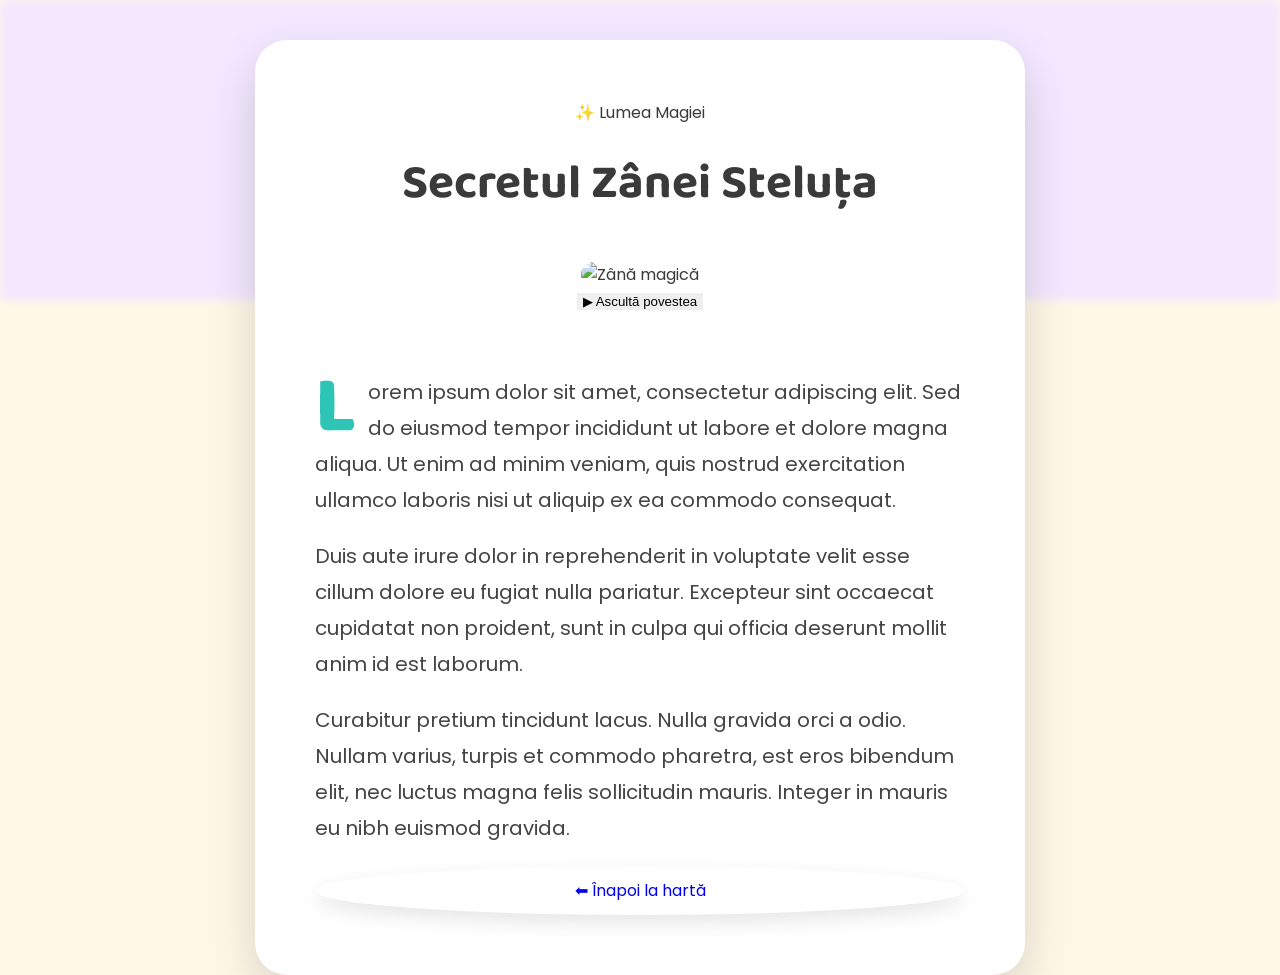
==== poveste-magie.html @ 9d07337a "primul commit" ====
<!doctype html>
<html lang="ro">
  <head>
    <meta charset="UTF-8" />
    <meta name="viewport" content="width=device-width, initial-scale=1.0" />
    <title>Lumea Magiei | Aventurica</title>
    <link
      href="https://fonts.googleapis.com/css2?family=Baloo+2:wght@600;800&family=Poppins:wght@400;500;600&display=swap"
      rel="stylesheet"
    />
    <link rel="stylesheet" href="style.css" />
  </head>
  <body>
    <div class="story-hero" style="background-color: #f3e8ff"></div>
    <main class="container">
      <article class="story-card">
        <header class="story-header">
          <span class="category-badge">✨ Lumea Magiei</span>
          <h1>Secretul Zânei Steluța</h1>
          <div class="story-main-img">
            <img src="zana-magica.png" alt="Zână magică" />
          </div>
          <button class="audio-player-sticky" id="audioBtn">
            <span class="play-icon" id="audioIcon">▶</span>
            <span class="player-label">Ascultă povestea</span>
          </button>
        </header>

        <section class="story-content">
          <p>
            <span class="drop-cap">L</span>orem ipsum dolor sit amet,
            consectetur adipiscing elit. Sed do eiusmod tempor incididunt ut
            labore et dolore magna aliqua. Ut enim ad minim veniam, quis nostrud
            exercitation ullamco laboris nisi ut aliquip ex ea commodo
            consequat.
          </p>

          <p>
            Duis aute irure dolor in reprehenderit in voluptate velit esse
            cillum dolore eu fugiat nulla pariatur. Excepteur sint occaecat
            cupidatat non proident, sunt in culpa qui officia deserunt mollit
            anim id est laborum.
          </p>

          <p>
            Curabitur pretium tincidunt lacus. Nulla gravida orci a odio. Nullam
            varius, turpis et commodo pharetra, est eros bibendum elit, nec
            luctus magna felis sollicitudin mauris. Integer in mauris eu nibh
            euismod gravida.
          </p>
        </section>

        <footer class="story-footer">
          <div class="story-nav-buttons">
            <a href="index.html" class="btn btn-secondary">⬅ Înapoi la hartă</a>
          </div>
        </footer>
      </article>
    </main>
    <script>
      const audioBtn = document.getElementById('audioBtn');
      const audioIcon = document.getElementById('audioIcon');
      let isPlaying = false;

      audioBtn.addEventListener('click', () => {
        isPlaying = !isPlaying;

        // Schimbăm iconița
        if (isPlaying) {
          audioIcon.textContent = '⏸'; // Simbol pauză
          audioBtn.querySelector('.player-label').textContent = 'Se redă...';
        } else {
          audioIcon.textContent = '▶'; // Simbol play
          audioBtn.querySelector('.player-label').textContent =
            'Ascultă povestea';
        }

        // Aici va veni logica reală de audio mai târziu
        console.log(isPlaying ? 'Se cântă audio' : 'Audio oprit');
      });
    </script>
  </body>
</html>
---- style.css ----
/* =========================================
   1. Setări Globale & Variabile
   ========================================= */
:root {
  --bg-cream: #fff8e7;
  --primary-yellow: #ffc83d;
  --turcoaz: #2ec4b6;
  --text-dark: #3a3a3a;
  --white: #ffffff;
  --radius-lg: 24px;
  --radius-xl: 32px;
  --shadow-soft: 0 8px 20px rgba(0, 0, 0, 0.1);
  --container-width: 1280px;
}

* {
  box-sizing: border-box;
}

body {
  background-color: var(--bg-cream);
  font-family: 'Poppins', sans-serif;
  color: var(--text-dark);
  margin: 0;
  line-height: 1.6;
  -webkit-font-smoothing: antialiased;
  overflow-x: hidden;
}

img {
  max-width: 100%;
  height: auto;
}

/* =========================================
   2. Componente Reutilizabile
   ========================================= */
.container {
  max-width: var(--container-width);
  margin: 0 auto;
  padding: 0 20px;
  display: flex;
  flex-wrap: wrap;
}

.text-center {
  text-align: center;
}
.text-white {
  color: var(--white);
}

.btn-primary {
  display: inline-block;
  background: var(--primary-yellow);
  padding: 18px 32px;
  border-radius: var(--radius-lg);
  text-decoration: none;
  font-weight: 600;
  color: var(--text-dark);
  box-shadow: var(--shadow-soft);
  transition: all 0.3s cubic-bezier(0.175, 0.885, 0.32, 1.275);
}

.btn-primary:hover {
  transform: translateY(-5px) scale(1.05); /* Se ridică și se mărește puțin */
  background-color: #ffdb70; /* O nuanță de galben mai aprinsă */
  box-shadow: 0 12px 25px rgba(255, 200, 61, 0.4);
}

/* =========================================
   3. Header & Navigație
   ========================================= */
.main-header {
  width: 100%;
  height: 100px;
  background-color: var(--bg-cream);
  display: flex;
  align-items: center;
  position: sticky;
  top: 0;
  z-index: 1000;
  border-bottom: 2px dashed rgba(58, 58, 58, 0.1);
}

.header-flex {
  display: flex;
  justify-content: space-between;
  align-items: center;
  width: 100%;
}

.logo {
  font-family: 'Baloo 2', cursive;
  font-size: 32px;
  font-weight: 800;
  color: var(--text-dark);
  text-decoration: none;
  display: flex;
  align-items: center;
  gap: 10px;
}

.nav-list {
  display: flex;
  list-style: none;
  gap: 40px;
  margin: 0;
  padding: 0;
}

.nav-link {
  text-decoration: none;
  color: var(--text-dark);
  font-weight: 600;
  font-size: 18px;
  position: relative;
  transition: color 0.3s ease;
}

.nav-link::after {
  content: '';
  position: absolute;
  bottom: -5px;
  left: 0;
  width: 0;
  height: 3px;
  background: var(--primary-yellow);
  border-radius: 10px;
  transition: width 0.3s ease;
}

.nav-link:hover::after {
  width: 100%;
}
.nav-link:hover {
  color: var(--turcoaz);
}

.btn-secondary {
  background: white;
  padding: 12px;
  border-radius: 50%;
  box-shadow: var(--shadow-soft);
  text-decoration: none;
  display: flex;
  align-items: center;
  justify-content: center;
}

/* Meniu Mobil (Hamburger) */
.mobile-menu-toggle {
  display: none;
  flex-direction: column;
  gap: 6px;
  background: none;
  border: none;
  cursor: pointer;
  padding: 10px;
}

.mobile-menu-toggle .bar {
  width: 30px;
  height: 4px;
  background-color: var(--text-dark);
  border-radius: 10px;
  transition: 0.3s;
}

@media (max-width: 768px) {
  .mobile-menu-toggle {
    display: flex;
    z-index: 1001;
  }

  .main-nav {
    position: fixed;
    top: 0;
    right: -100%;
    width: 80%;
    height: 100vh;
    background-color: var(--bg-cream);
    box-shadow: -5px 0 15px rgba(0, 0, 0, 0.1);
    transition: 0.4s cubic-bezier(0.175, 0.885, 0.32, 1.275);
    display: flex;
    justify-content: center;
    align-items: center;
  }

  .main-nav.active {
    right: 0;
  }
  .nav-list {
    flex-direction: column;
    gap: 30px;
  }
  .nav-link {
    font-size: 24px;
  }

  .mobile-menu-toggle.active .bar:nth-child(1) {
    transform: translateY(10px) rotate(45deg);
  }
  .mobile-menu-toggle.active .bar:nth-child(2) {
    opacity: 0;
  }
  .mobile-menu-toggle.active .bar:nth-child(3) {
    transform: translateY(-10px) rotate(-45deg);
  }
}

/* =========================================
   4. Homepage - Hero Section
   ========================================= */
.hero {
  min-height: 720px;
  display: flex;
  align-items: center;
  padding: 60px 0;
}

.col-6 {
  flex: 0 0 calc(50% - 12px);
}

.blob-bg {
  width: 80%;
  aspect-ratio: 1/1;
  background: #e0f2f1;
  border-radius: 60% 40% 30% 70% / 60% 30% 70% 40%;
  display: flex;
  justify-content: center;
  align-items: center;
  animation: morph 8s ease-in-out infinite;
}

@keyframes morph {
  0% {
    border-radius: 60% 40% 30% 70% / 60% 30% 70% 40%;
  }
  50% {
    border-radius: 30% 60% 70% 40% / 50% 60% 30% 60%;
  }
  100% {
    border-radius: 60% 40% 30% 70% / 60% 30% 70% 40%;
  }
}

/* Update în style.css */

.hero .container {
  display: flex;
  flex-direction: row;
  align-items: center;
  justify-content: space-between;
  gap: 40px;
  padding: 60px 0;
}

.hero-content {
  flex: 1;
  text-align: left;
}

.hero-content h1 {
  font-family: 'Baloo 2', cursive;
  font-size: 3.5rem;
  line-height: 1.2;
  margin-bottom: 20px;
  color: var(--text-dark);
}

.hero-image {
  flex: 1;
  display: flex;
  justify-content: center;
}

/* Media Query pentru Tablete și Telefoane */
@media (max-width: 992px) {
  .hero {
    padding: 40px 0;
    min-height: auto;
  }

  .hero .container {
    flex-direction: column; /* Pune textul deasupra imaginii */
    text-align: center;
    padding: 40px 20px;
  }

  .col-6 {
    flex: 0 0 100%; /* Ocupă toată lățimea pe mobil */
  }

  .hero-content {
    text-align: center;
    order: 1; /* Textul primul */
  }

  .hero-image {
    order: 2; /* Imaginea a doua */
    margin-top: 30px;
  }

  .hero-content h1 {
    font-size: 2.5rem;
  }
}

/* Animație pentru plutire */
@keyframes float {
  0% {
    transform: translateY(0px);
  }
  50% {
    transform: translateY(-20px);
  }
  100% {
    transform: translateY(0px);
  }
}

.hero-image img {
  animation: float 4s ease-in-out infinite; /* Vulpița va pluti lin */
  filter: drop-shadow(
    0 10px 15px rgba(0, 0, 0, 0.1)
  ); /* Adăugăm o umbră discretă sub ea */
}

/* Păstrăm și animația de morph pentru fundalul colorat */
.blob-bg {
  width: 80%;
  aspect-ratio: 1/1;
  background: #e0f2f1;
  border-radius: 60% 40% 30% 70% / 60% 30% 70% 40%;
  display: flex;
  justify-content: center;
  align-items: center;
  animation: morph 8s ease-in-out infinite; /* Sursa 3: animația existentă */
}

/* =========================================
   5. Homepage - Aventuri & Audio
   ========================================= */
.adventure-grid {
  padding: 120px 0;
}
.cards-container {
  display: flex;
  justify-content: center;
  gap: 24px;
  margin-top: 60px;
  flex-wrap: wrap;
}

.card {
  flex: 0 0 280px;
  height: 340px;
  background: var(--white);
  border-radius: var(--radius-lg);
  padding: 24px;
  box-shadow: var(--shadow-soft);
  text-align: center;
  transition: all 0.3s cubic-bezier(0.175, 0.885, 0.32, 1.275);
}

.card:hover {
  transform: translateY(-10px) scale(1.05);
  box-shadow: 0 15px 35px rgba(0, 0, 0, 0.15);
}

.audio-section {
  width: 100%;
  background-color: var(--turcoaz);
  padding: 80px 0;
  display: flex;
  justify-content: center;
}

/* Culori specifice pentru categorii la hover */
.card.category-animals:hover {
  border-bottom: 5px solid #ffc83d;
}
.card.category-magic:hover {
  border-bottom: 5px solid #a855f7;
}
.card.category-space:hover {
  border-bottom: 5px solid #3b82f6;
}

.icon-badge {
  font-size: 2rem;
  background: #f0f0f0;
  padding: 10px;
  border-radius: 50%;
  display: inline-block;
  margin-bottom: 15px;
}

/* =========================================
   6. Homepage - Activități
   ========================================= */
.activities-section {
  position: relative;
  padding: 120px 0;
  overflow: hidden;
}

.blob-organic-bg {
  position: absolute;
  top: 50%;
  left: 50%;
  transform: translate(-50%, -50%);
  width: 80%;
  height: 70%;
  background-color: #d4edda;
  border-radius: 40% 60% 70% 30% / 40% 40% 60% 50%;
  z-index: -1;
  filter: blur(40px);
  opacity: 0.6;
}

.islands-container {
  display: flex;
  justify-content: space-around;
  align-items: flex-start;
  flex-wrap: wrap;
  gap: 40px;
  margin-top: 60px;
}

.island-card {
  flex: 0 1 260px;
  display: flex;
  flex-direction: column;
  align-items: center;
  text-align: center;
  transition: transform 0.4s ease;
}

.island-card:hover {
  transform: translateY(-15px);
}

.island-circle {
  width: 260px;
  height: 260px;
  border-radius: 50%;
  display: flex;
  justify-content: center;
  align-items: center;
  box-shadow: var(--shadow-soft);
  margin-bottom: 20px;
  border: 8px solid var(--white);
}

.island-icon {
  font-size: 80px;
}
.color-draw {
  background-color: #ffedd5;
}
.color-games {
  background-color: #e0e7ff;
}
.color-print {
  background-color: #fce7f3;
}

/* =========================================
   7. Pagina de Poveste
   ========================================= */
.story-page {
  position: relative;
  padding-bottom: 100px;
}

.story-hero {
  height: 300px;
  background-size: cover;
  background-position: center;
  filter: blur(4px);
  position: absolute;
  width: 100%;
  z-index: -1;
  top: 0;
}

.story-card {
  background: var(--white);
  max-width: 800px;
  margin: 40px auto 0;
  border-radius: var(--radius-xl);
  padding: 60px;
  box-shadow: 0 20px 50px rgba(0, 0, 0, 0.15);
  display: flex;
  flex-direction: column;
}

.story-header {
  text-align: center;
  margin-bottom: 40px;
}
.story-header h1 {
  font-size: 48px;
  font-family: 'Baloo 2', cursive;
  margin: 20px 0;
}
.story-main-img img {
  width: 100%;
  border-radius: var(--radius-lg);
  margin-top: 20px;
}

.story-content {
  font-size: 20px;
  line-height: 1.8;
  color: #444;
  max-width: 650px;
  margin: 0 auto;
}

.drop-cap {
  float: left;
  font-family: 'Baloo 2', cursive;
  font-size: 80px;
  line-height: 60px;
  padding-top: 4px;
  padding-right: 12px;
  color: var(--turcoaz);
  font-weight: 800;
}

.audio-player-mini {
  position: sticky;
  top: 120px;
  align-self: flex-end;
  margin-right: -100px;
  background: var(--primary-yellow);
  padding: 10px 20px;
  border-radius: 40px;
  display: flex;
  align-items: center;
  gap: 10px;
  box-shadow: var(--shadow-soft);
  z-index: 10;
}

.audio-player-sticky {
  transition: all 0.3s ease;
  border: none;
  cursor: pointer;
}

.audio-player-sticky:hover {
  background-color: #ffdb70;
  transform: scale(1.05);
}

/* =========================================
   8. Footer
   ========================================= */

.main-footer {
  background-color: #f3e5ab;
  background-image: url('[data-uri]');
  padding: 60px 0 30px;
  margin-top: 80px;
  border-top: 4px dashed #d2b48c;
  color: var(--text-dark);
  display: block; /* Suprascriem display flex general pentru a permite centrarea conținutului */
  width: 100%;
}

.footer-content {
  display: flex;
  justify-content: space-between; /* Împinge logo-ul la stânga și nav-ul la dreapta */
  align-items: flex-start;
  flex-wrap: wrap; /* Permite elementelor să treacă pe rândul următor pe ecrane mici */
  width: 100%;
  text-align: left; /* Aliniem textul la stânga pentru partea stângă */
}
.footer-info-left {
  display: flex;
  flex-direction: column;
  gap: 10px;
}

.footer-logo {
  font-family: 'Baloo 2', cursive;
  font-size: 36px;
  display: flex;
  align-items: center;
  gap: 10px;
}

.footer-nav {
  display: flex;
  gap: 30px;
  margin-top: 15px; /* Aliniere vizuală cu logo-ul */
}

.footer-nav a {
  text-decoration: none;
  color: var(--text-dark);
  font-weight: 600;
}
.footer-bottom {
  width: 100%; /* Ocupă toată lățimea pentru a se centra corect */
  margin-top: 40px;
  padding-top: 20px;
  border-top: 1px solid rgba(0, 0, 0, 0.1);
  text-align: center; /* Centrarea ultimei părți */
  font-size: 14px;
  opacity: 0.7;
}

/* Ajustare pentru ecrane mici (Mobile) */
@media (max-width: 768px) {
  .footer-content {
    flex-direction: column;
    align-items: center;
    text-align: center;
  }

  .footer-nav {
    justify-content: center;
    margin-top: 20px;
  }
}

@media (max-width: 480px) {
  .footer-nav {
    flex-direction: column;
    gap: 15px;
  }
}

/* =========================================
   9. Utilități SEO & Mobile
   ========================================= */
.sr-only {
  position: absolute;
  width: 1px;
  height: 1px;
  padding: 0;
  margin: -1px;
  overflow: hidden;
  clip: rect(0, 0, 0, 0);
  border: 0;
}
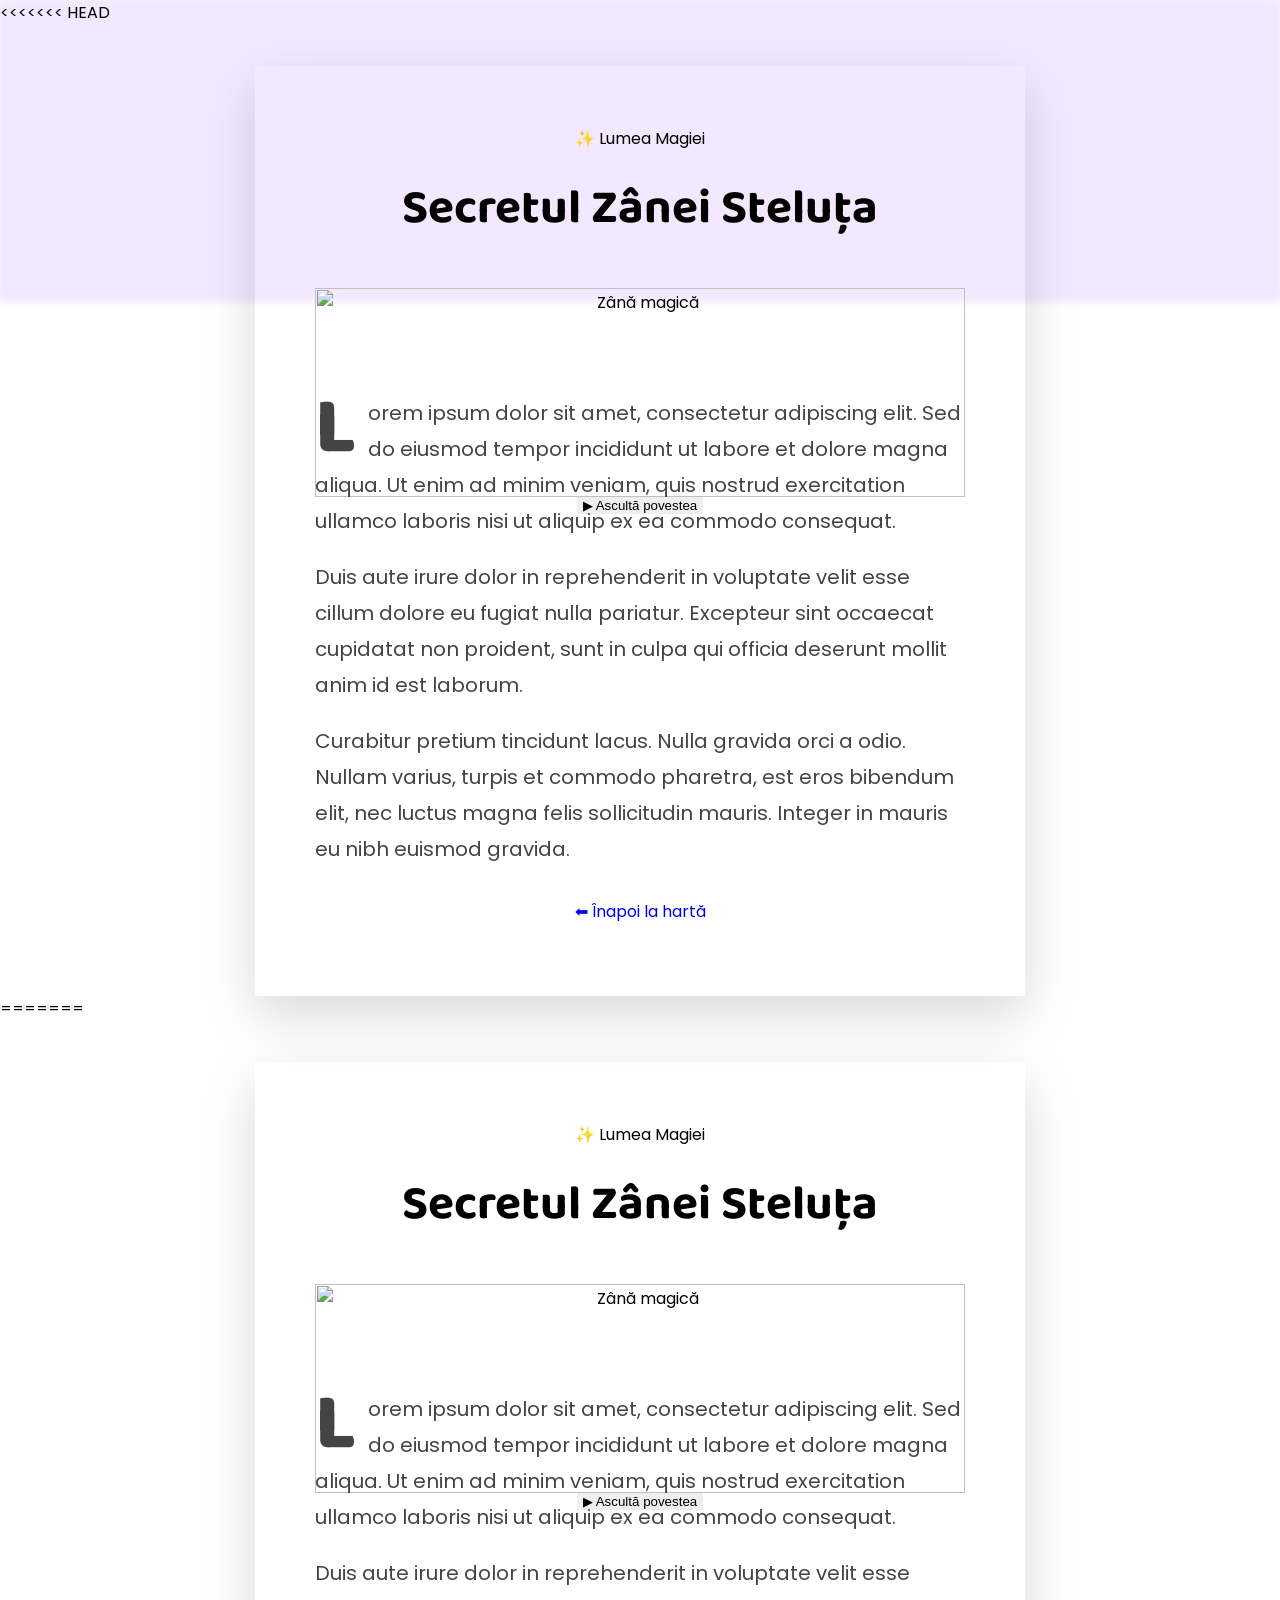
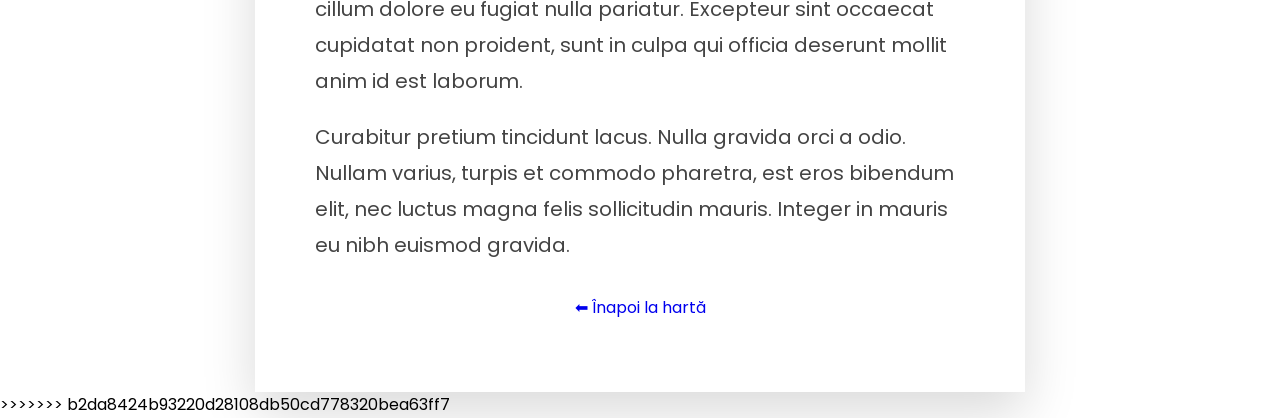
==== commit c7dc9a7a: "Rezolvat conflicte și sincronizat cu GitHub" ====
--- a/poveste-magie.html
+++ b/poveste-magie.html
@@ -1,3 +1,4 @@
+<<<<<<< HEAD
 <!doctype html>
 <html lang="ro">
   <head>
@@ -81,3 +82,88 @@
     </script>
   </body>
 </html>
+=======
+<!doctype html>
+<html lang="ro">
+  <head>
+    <meta charset="UTF-8" />
+    <meta name="viewport" content="width=device-width, initial-scale=1.0" />
+    <title>Lumea Magiei | Aventurica</title>
+    <link
+      href="https://fonts.googleapis.com/css2?family=Baloo+2:wght@600;800&family=Poppins:wght@400;500;600&display=swap"
+      rel="stylesheet"
+    />
+    <link rel="stylesheet" href="style.css" />
+  </head>
+  <body>
+    <div class="story-hero" style="background-color: #f3e8ff"></div>
+    <main class="container">
+      <article class="story-card">
+        <header class="story-header">
+          <span class="category-badge">✨ Lumea Magiei</span>
+          <h1>Secretul Zânei Steluța</h1>
+          <div class="story-main-img">
+            <img src="zana-magica.png" alt="Zână magică" />
+          </div>
+          <button class="audio-player-sticky" id="audioBtn">
+            <span class="play-icon" id="audioIcon">▶</span>
+            <span class="player-label">Ascultă povestea</span>
+          </button>
+        </header>
+
+        <section class="story-content">
+          <p>
+            <span class="drop-cap">L</span>orem ipsum dolor sit amet,
+            consectetur adipiscing elit. Sed do eiusmod tempor incididunt ut
+            labore et dolore magna aliqua. Ut enim ad minim veniam, quis nostrud
+            exercitation ullamco laboris nisi ut aliquip ex ea commodo
+            consequat.
+          </p>
+
+          <p>
+            Duis aute irure dolor in reprehenderit in voluptate velit esse
+            cillum dolore eu fugiat nulla pariatur. Excepteur sint occaecat
+            cupidatat non proident, sunt in culpa qui officia deserunt mollit
+            anim id est laborum.
+          </p>
+
+          <p>
+            Curabitur pretium tincidunt lacus. Nulla gravida orci a odio. Nullam
+            varius, turpis et commodo pharetra, est eros bibendum elit, nec
+            luctus magna felis sollicitudin mauris. Integer in mauris eu nibh
+            euismod gravida.
+          </p>
+        </section>
+
+        <footer class="story-footer">
+          <div class="story-nav-buttons">
+            <a href="index.html" class="btn btn-secondary">⬅ Înapoi la hartă</a>
+          </div>
+        </footer>
+      </article>
+    </main>
+    <script>
+      const audioBtn = document.getElementById('audioBtn');
+      const audioIcon = document.getElementById('audioIcon');
+      let isPlaying = false;
+
+      audioBtn.addEventListener('click', () => {
+        isPlaying = !isPlaying;
+
+        // Schimbăm iconița
+        if (isPlaying) {
+          audioIcon.textContent = '⏸'; // Simbol pauză
+          audioBtn.querySelector('.player-label').textContent = 'Se redă...';
+        } else {
+          audioIcon.textContent = '▶'; // Simbol play
+          audioBtn.querySelector('.player-label').textContent =
+            'Ascultă povestea';
+        }
+
+        // Aici va veni logica reală de audio mai târziu
+        console.log(isPlaying ? 'Se cântă audio' : 'Audio oprit');
+      });
+    </script>
+  </body>
+</html>
+>>>>>>> b2da8424b93220d28108db50cd778320bea63ff7
--- a/style.css
+++ b/style.css
@@ -1,3 +1,4 @@
+<<<<<<< HEAD
 /* =========================================
    1. Setări Globale & Variabile
    ========================================= */
@@ -650,3 +651,657 @@
   clip: rect(0, 0, 0, 0);
   border: 0;
 }
+=======
+/* =========================================
+   1. Setări Globale & Variabile
+   ========================================= */
+:root {
+  --bg-cream: #fff8e7;
+  --primary-yellow: #ffc83d;
+  --turcoaz: #2ec4b6;
+  --text-dark: #3a3a3a;
+  --white: #ffffff;
+  --radius-lg: 24px;
+  --radius-xl: 32px;
+  --shadow-soft: 0 8px 20px rgba(0, 0, 0, 0.1);
+  --container-width: 1280px;
+}
+
+* {
+  box-sizing: border-box;
+}
+
+body {
+  background-color: var(--bg-cream);
+  font-family: 'Poppins', sans-serif;
+  color: var(--text-dark);
+  margin: 0;
+  line-height: 1.6;
+  -webkit-font-smoothing: antialiased;
+  overflow-x: hidden;
+}
+
+img {
+  max-width: 100%;
+  height: auto;
+}
+
+/* =========================================
+   2. Componente Reutilizabile
+   ========================================= */
+.container {
+  max-width: var(--container-width);
+  margin: 0 auto;
+  padding: 0 20px;
+  display: flex;
+  flex-wrap: wrap;
+}
+
+.text-center {
+  text-align: center;
+}
+.text-white {
+  color: var(--white);
+}
+
+.btn-primary {
+  display: inline-block;
+  background: var(--primary-yellow);
+  padding: 18px 32px;
+  border-radius: var(--radius-lg);
+  text-decoration: none;
+  font-weight: 600;
+  color: var(--text-dark);
+  box-shadow: var(--shadow-soft);
+  transition: all 0.3s cubic-bezier(0.175, 0.885, 0.32, 1.275);
+}
+
+.btn-primary:hover {
+  transform: translateY(-5px) scale(1.05); /* Se ridică și se mărește puțin */
+  background-color: #ffdb70; /* O nuanță de galben mai aprinsă */
+  box-shadow: 0 12px 25px rgba(255, 200, 61, 0.4);
+}
+
+/* =========================================
+   3. Header & Navigație
+   ========================================= */
+.main-header {
+  width: 100%;
+  height: 100px;
+  background-color: var(--bg-cream);
+  display: flex;
+  align-items: center;
+  position: sticky;
+  top: 0;
+  z-index: 1000;
+  border-bottom: 2px dashed rgba(58, 58, 58, 0.1);
+}
+
+.header-flex {
+  display: flex;
+  justify-content: space-between;
+  align-items: center;
+  width: 100%;
+}
+
+.logo {
+  font-family: 'Baloo 2', cursive;
+  font-size: 32px;
+  font-weight: 800;
+  color: var(--text-dark);
+  text-decoration: none;
+  display: flex;
+  align-items: center;
+  gap: 10px;
+}
+
+.nav-list {
+  display: flex;
+  list-style: none;
+  gap: 40px;
+  margin: 0;
+  padding: 0;
+}
+
+.nav-link {
+  text-decoration: none;
+  color: var(--text-dark);
+  font-weight: 600;
+  font-size: 18px;
+  position: relative;
+  transition: color 0.3s ease;
+}
+
+.nav-link::after {
+  content: '';
+  position: absolute;
+  bottom: -5px;
+  left: 0;
+  width: 0;
+  height: 3px;
+  background: var(--primary-yellow);
+  border-radius: 10px;
+  transition: width 0.3s ease;
+}
+
+.nav-link:hover::after {
+  width: 100%;
+}
+.nav-link:hover {
+  color: var(--turcoaz);
+}
+
+.btn-secondary {
+  background: white;
+  padding: 12px;
+  border-radius: 50%;
+  box-shadow: var(--shadow-soft);
+  text-decoration: none;
+  display: flex;
+  align-items: center;
+  justify-content: center;
+}
+
+/* Meniu Mobil (Hamburger) */
+.mobile-menu-toggle {
+  display: none;
+  flex-direction: column;
+  gap: 6px;
+  background: none;
+  border: none;
+  cursor: pointer;
+  padding: 10px;
+}
+
+.mobile-menu-toggle .bar {
+  width: 30px;
+  height: 4px;
+  background-color: var(--text-dark);
+  border-radius: 10px;
+  transition: 0.3s;
+}
+
+@media (max-width: 768px) {
+  .mobile-menu-toggle {
+    display: flex;
+    z-index: 1001;
+  }
+
+  .main-nav {
+    position: fixed;
+    top: 0;
+    right: -100%;
+    width: 80%;
+    height: 100vh;
+    background-color: var(--bg-cream);
+    box-shadow: -5px 0 15px rgba(0, 0, 0, 0.1);
+    transition: 0.4s cubic-bezier(0.175, 0.885, 0.32, 1.275);
+    display: flex;
+    justify-content: center;
+    align-items: center;
+  }
+
+  .main-nav.active {
+    right: 0;
+  }
+  .nav-list {
+    flex-direction: column;
+    gap: 30px;
+  }
+  .nav-link {
+    font-size: 24px;
+  }
+
+  .mobile-menu-toggle.active .bar:nth-child(1) {
+    transform: translateY(10px) rotate(45deg);
+  }
+  .mobile-menu-toggle.active .bar:nth-child(2) {
+    opacity: 0;
+  }
+  .mobile-menu-toggle.active .bar:nth-child(3) {
+    transform: translateY(-10px) rotate(-45deg);
+  }
+}
+
+/* =========================================
+   4. Homepage - Hero Section
+   ========================================= */
+.hero {
+  min-height: 720px;
+  display: flex;
+  align-items: center;
+  padding: 60px 0;
+}
+
+.col-6 {
+  flex: 0 0 calc(50% - 12px);
+}
+
+.blob-bg {
+  width: 80%;
+  aspect-ratio: 1/1;
+  background: #e0f2f1;
+  border-radius: 60% 40% 30% 70% / 60% 30% 70% 40%;
+  display: flex;
+  justify-content: center;
+  align-items: center;
+  animation: morph 8s ease-in-out infinite;
+}
+
+@keyframes morph {
+  0% {
+    border-radius: 60% 40% 30% 70% / 60% 30% 70% 40%;
+  }
+  50% {
+    border-radius: 30% 60% 70% 40% / 50% 60% 30% 60%;
+  }
+  100% {
+    border-radius: 60% 40% 30% 70% / 60% 30% 70% 40%;
+  }
+}
+
+/* Update în style.css */
+
+.hero .container {
+  display: flex;
+  flex-direction: row;
+  align-items: center;
+  justify-content: space-between;
+  gap: 40px;
+  padding: 60px 0;
+}
+
+.hero-content {
+  flex: 1;
+  text-align: left;
+}
+
+.hero-content h1 {
+  font-family: 'Baloo 2', cursive;
+  font-size: 3.5rem;
+  line-height: 1.2;
+  margin-bottom: 20px;
+  color: var(--text-dark);
+}
+
+.hero-image {
+  flex: 1;
+  display: flex;
+  justify-content: center;
+}
+
+/* Media Query pentru Tablete și Telefoane */
+@media (max-width: 992px) {
+  .hero {
+    padding: 40px 0;
+    min-height: auto;
+  }
+
+  .hero .container {
+    flex-direction: column; /* Pune textul deasupra imaginii */
+    text-align: center;
+    padding: 40px 20px;
+  }
+
+  .col-6 {
+    flex: 0 0 100%; /* Ocupă toată lățimea pe mobil */
+  }
+
+  .hero-content {
+    text-align: center;
+    order: 1; /* Textul primul */
+  }
+
+  .hero-image {
+    order: 2; /* Imaginea a doua */
+    margin-top: 30px;
+  }
+
+  .hero-content h1 {
+    font-size: 2.5rem;
+  }
+}
+
+/* Animație pentru plutire */
+@keyframes float {
+  0% {
+    transform: translateY(0px);
+  }
+  50% {
+    transform: translateY(-20px);
+  }
+  100% {
+    transform: translateY(0px);
+  }
+}
+
+.hero-image img {
+  animation: float 4s ease-in-out infinite; /* Vulpița va pluti lin */
+  filter: drop-shadow(
+    0 10px 15px rgba(0, 0, 0, 0.1)
+  ); /* Adăugăm o umbră discretă sub ea */
+}
+
+/* Păstrăm și animația de morph pentru fundalul colorat */
+.blob-bg {
+  width: 80%;
+  aspect-ratio: 1/1;
+  background: #e0f2f1;
+  border-radius: 60% 40% 30% 70% / 60% 30% 70% 40%;
+  display: flex;
+  justify-content: center;
+  align-items: center;
+  animation: morph 8s ease-in-out infinite; /* Sursa 3: animația existentă */
+}
+
+/* =========================================
+   5. Homepage - Aventuri & Audio
+   ========================================= */
+.adventure-grid {
+  padding: 120px 0;
+}
+.cards-container {
+  display: flex;
+  justify-content: center;
+  gap: 24px;
+  margin-top: 60px;
+  flex-wrap: wrap;
+}
+
+.card {
+  flex: 0 0 280px;
+  height: 340px;
+  background: var(--white);
+  border-radius: var(--radius-lg);
+  padding: 24px;
+  box-shadow: var(--shadow-soft);
+  text-align: center;
+  transition: all 0.3s cubic-bezier(0.175, 0.885, 0.32, 1.275);
+}
+
+.card:hover {
+  transform: translateY(-10px) scale(1.05);
+  box-shadow: 0 15px 35px rgba(0, 0, 0, 0.15);
+}
+
+.audio-section {
+  width: 100%;
+  background-color: var(--turcoaz);
+  padding: 80px 0;
+  display: flex;
+  justify-content: center;
+}
+
+/* Culori specifice pentru categorii la hover */
+.card.category-animals:hover {
+  border-bottom: 5px solid #ffc83d;
+}
+.card.category-magic:hover {
+  border-bottom: 5px solid #a855f7;
+}
+.card.category-space:hover {
+  border-bottom: 5px solid #3b82f6;
+}
+
+.icon-badge {
+  font-size: 2rem;
+  background: #f0f0f0;
+  padding: 10px;
+  border-radius: 50%;
+  display: inline-block;
+  margin-bottom: 15px;
+}
+
+/* =========================================
+   6. Homepage - Activități
+   ========================================= */
+.activities-section {
+  position: relative;
+  padding: 120px 0;
+  overflow: hidden;
+}
+
+.blob-organic-bg {
+  position: absolute;
+  top: 50%;
+  left: 50%;
+  transform: translate(-50%, -50%);
+  width: 80%;
+  height: 70%;
+  background-color: #d4edda;
+  border-radius: 40% 60% 70% 30% / 40% 40% 60% 50%;
+  z-index: -1;
+  filter: blur(40px);
+  opacity: 0.6;
+}
+
+.islands-container {
+  display: flex;
+  justify-content: space-around;
+  align-items: flex-start;
+  flex-wrap: wrap;
+  gap: 40px;
+  margin-top: 60px;
+}
+
+.island-card {
+  flex: 0 1 260px;
+  display: flex;
+  flex-direction: column;
+  align-items: center;
+  text-align: center;
+  transition: transform 0.4s ease;
+}
+
+.island-card:hover {
+  transform: translateY(-15px);
+}
+
+.island-circle {
+  width: 260px;
+  height: 260px;
+  border-radius: 50%;
+  display: flex;
+  justify-content: center;
+  align-items: center;
+  box-shadow: var(--shadow-soft);
+  margin-bottom: 20px;
+  border: 8px solid var(--white);
+}
+
+.island-icon {
+  font-size: 80px;
+}
+.color-draw {
+  background-color: #ffedd5;
+}
+.color-games {
+  background-color: #e0e7ff;
+}
+.color-print {
+  background-color: #fce7f3;
+}
+
+/* =========================================
+   7. Pagina de Poveste
+   ========================================= */
+.story-page {
+  position: relative;
+  padding-bottom: 100px;
+}
+
+.story-hero {
+  height: 300px;
+  background-size: cover;
+  background-position: center;
+  filter: blur(4px);
+  position: absolute;
+  width: 100%;
+  z-index: -1;
+  top: 0;
+}
+
+.story-card {
+  background: var(--white);
+  max-width: 800px;
+  margin: 40px auto 0;
+  border-radius: var(--radius-xl);
+  padding: 60px;
+  box-shadow: 0 20px 50px rgba(0, 0, 0, 0.15);
+  display: flex;
+  flex-direction: column;
+}
+
+.story-header {
+  text-align: center;
+  margin-bottom: 40px;
+}
+.story-header h1 {
+  font-size: 48px;
+  font-family: 'Baloo 2', cursive;
+  margin: 20px 0;
+}
+.story-main-img img {
+  width: 100%;
+  border-radius: var(--radius-lg);
+  margin-top: 20px;
+}
+
+.story-content {
+  font-size: 20px;
+  line-height: 1.8;
+  color: #444;
+  max-width: 650px;
+  margin: 0 auto;
+}
+
+.drop-cap {
+  float: left;
+  font-family: 'Baloo 2', cursive;
+  font-size: 80px;
+  line-height: 60px;
+  padding-top: 4px;
+  padding-right: 12px;
+  color: var(--turcoaz);
+  font-weight: 800;
+}
+
+.audio-player-mini {
+  position: sticky;
+  top: 120px;
+  align-self: flex-end;
+  margin-right: -100px;
+  background: var(--primary-yellow);
+  padding: 10px 20px;
+  border-radius: 40px;
+  display: flex;
+  align-items: center;
+  gap: 10px;
+  box-shadow: var(--shadow-soft);
+  z-index: 10;
+}
+
+.audio-player-sticky {
+  transition: all 0.3s ease;
+  border: none;
+  cursor: pointer;
+}
+
+.audio-player-sticky:hover {
+  background-color: #ffdb70;
+  transform: scale(1.05);
+}
+
+/* =========================================
+   8. Footer
+   ========================================= */
+
+.main-footer {
+  background-color: #f3e5ab;
+  background-image: url('[data-uri]');
+  padding: 60px 0 30px;
+  margin-top: 80px;
+  border-top: 4px dashed #d2b48c;
+  color: var(--text-dark);
+  display: block; /* Suprascriem display flex general pentru a permite centrarea conținutului */
+  width: 100%;
+}
+
+.footer-content {
+  display: flex;
+  justify-content: space-between; /* Împinge logo-ul la stânga și nav-ul la dreapta */
+  align-items: flex-start;
+  flex-wrap: wrap; /* Permite elementelor să treacă pe rândul următor pe ecrane mici */
+  width: 100%;
+  text-align: left; /* Aliniem textul la stânga pentru partea stângă */
+}
+.footer-info-left {
+  display: flex;
+  flex-direction: column;
+  gap: 10px;
+}
+
+.footer-logo {
+  font-family: 'Baloo 2', cursive;
+  font-size: 36px;
+  display: flex;
+  align-items: center;
+  gap: 10px;
+}
+
+.footer-nav {
+  display: flex;
+  gap: 30px;
+  margin-top: 15px; /* Aliniere vizuală cu logo-ul */
+}
+
+.footer-nav a {
+  text-decoration: none;
+  color: var(--text-dark);
+  font-weight: 600;
+}
+.footer-bottom {
+  width: 100%; /* Ocupă toată lățimea pentru a se centra corect */
+  margin-top: 40px;
+  padding-top: 20px;
+  border-top: 1px solid rgba(0, 0, 0, 0.1);
+  text-align: center; /* Centrarea ultimei părți */
+  font-size: 14px;
+  opacity: 0.7;
+}
+
+/* Ajustare pentru ecrane mici (Mobile) */
+@media (max-width: 768px) {
+  .footer-content {
+    flex-direction: column;
+    align-items: center;
+    text-align: center;
+  }
+
+  .footer-nav {
+    justify-content: center;
+    margin-top: 20px;
+  }
+}
+
+@media (max-width: 480px) {
+  .footer-nav {
+    flex-direction: column;
+    gap: 15px;
+  }
+}
+
+/* =========================================
+   9. Utilități SEO & Mobile
+   ========================================= */
+.sr-only {
+  position: absolute;
+  width: 1px;
+  height: 1px;
+  padding: 0;
+  margin: -1px;
+  overflow: hidden;
+  clip: rect(0, 0, 0, 0);
+  border: 0;
+}
+>>>>>>> b2da8424b93220d28108db50cd778320bea63ff7
--- a/style.css
+++ b/style.css
@@ -1,3 +1,4 @@
+<<<<<<< HEAD
 /* =========================================
    1. Setări Globale & Variabile
    ========================================= */
@@ -650,3 +651,657 @@
   clip: rect(0, 0, 0, 0);
   border: 0;
 }
+=======
+/* =========================================
+   1. Setări Globale & Variabile
+   ========================================= */
+:root {
+  --bg-cream: #fff8e7;
+  --primary-yellow: #ffc83d;
+  --turcoaz: #2ec4b6;
+  --text-dark: #3a3a3a;
+  --white: #ffffff;
+  --radius-lg: 24px;
+  --radius-xl: 32px;
+  --shadow-soft: 0 8px 20px rgba(0, 0, 0, 0.1);
+  --container-width: 1280px;
+}
+
+* {
+  box-sizing: border-box;
+}
+
+body {
+  background-color: var(--bg-cream);
+  font-family: 'Poppins', sans-serif;
+  color: var(--text-dark);
+  margin: 0;
+  line-height: 1.6;
+  -webkit-font-smoothing: antialiased;
+  overflow-x: hidden;
+}
+
+img {
+  max-width: 100%;
+  height: auto;
+}
+
+/* =========================================
+   2. Componente Reutilizabile
+   ========================================= */
+.container {
+  max-width: var(--container-width);
+  margin: 0 auto;
+  padding: 0 20px;
+  display: flex;
+  flex-wrap: wrap;
+}
+
+.text-center {
+  text-align: center;
+}
+.text-white {
+  color: var(--white);
+}
+
+.btn-primary {
+  display: inline-block;
+  background: var(--primary-yellow);
+  padding: 18px 32px;
+  border-radius: var(--radius-lg);
+  text-decoration: none;
+  font-weight: 600;
+  color: var(--text-dark);
+  box-shadow: var(--shadow-soft);
+  transition: all 0.3s cubic-bezier(0.175, 0.885, 0.32, 1.275);
+}
+
+.btn-primary:hover {
+  transform: translateY(-5px) scale(1.05); /* Se ridică și se mărește puțin */
+  background-color: #ffdb70; /* O nuanță de galben mai aprinsă */
+  box-shadow: 0 12px 25px rgba(255, 200, 61, 0.4);
+}
+
+/* =========================================
+   3. Header & Navigație
+   ========================================= */
+.main-header {
+  width: 100%;
+  height: 100px;
+  background-color: var(--bg-cream);
+  display: flex;
+  align-items: center;
+  position: sticky;
+  top: 0;
+  z-index: 1000;
+  border-bottom: 2px dashed rgba(58, 58, 58, 0.1);
+}
+
+.header-flex {
+  display: flex;
+  justify-content: space-between;
+  align-items: center;
+  width: 100%;
+}
+
+.logo {
+  font-family: 'Baloo 2', cursive;
+  font-size: 32px;
+  font-weight: 800;
+  color: var(--text-dark);
+  text-decoration: none;
+  display: flex;
+  align-items: center;
+  gap: 10px;
+}
+
+.nav-list {
+  display: flex;
+  list-style: none;
+  gap: 40px;
+  margin: 0;
+  padding: 0;
+}
+
+.nav-link {
+  text-decoration: none;
+  color: var(--text-dark);
+  font-weight: 600;
+  font-size: 18px;
+  position: relative;
+  transition: color 0.3s ease;
+}
+
+.nav-link::after {
+  content: '';
+  position: absolute;
+  bottom: -5px;
+  left: 0;
+  width: 0;
+  height: 3px;
+  background: var(--primary-yellow);
+  border-radius: 10px;
+  transition: width 0.3s ease;
+}
+
+.nav-link:hover::after {
+  width: 100%;
+}
+.nav-link:hover {
+  color: var(--turcoaz);
+}
+
+.btn-secondary {
+  background: white;
+  padding: 12px;
+  border-radius: 50%;
+  box-shadow: var(--shadow-soft);
+  text-decoration: none;
+  display: flex;
+  align-items: center;
+  justify-content: center;
+}
+
+/* Meniu Mobil (Hamburger) */
+.mobile-menu-toggle {
+  display: none;
+  flex-direction: column;
+  gap: 6px;
+  background: none;
+  border: none;
+  cursor: pointer;
+  padding: 10px;
+}
+
+.mobile-menu-toggle .bar {
+  width: 30px;
+  height: 4px;
+  background-color: var(--text-dark);
+  border-radius: 10px;
+  transition: 0.3s;
+}
+
+@media (max-width: 768px) {
+  .mobile-menu-toggle {
+    display: flex;
+    z-index: 1001;
+  }
+
+  .main-nav {
+    position: fixed;
+    top: 0;
+    right: -100%;
+    width: 80%;
+    height: 100vh;
+    background-color: var(--bg-cream);
+    box-shadow: -5px 0 15px rgba(0, 0, 0, 0.1);
+    transition: 0.4s cubic-bezier(0.175, 0.885, 0.32, 1.275);
+    display: flex;
+    justify-content: center;
+    align-items: center;
+  }
+
+  .main-nav.active {
+    right: 0;
+  }
+  .nav-list {
+    flex-direction: column;
+    gap: 30px;
+  }
+  .nav-link {
+    font-size: 24px;
+  }
+
+  .mobile-menu-toggle.active .bar:nth-child(1) {
+    transform: translateY(10px) rotate(45deg);
+  }
+  .mobile-menu-toggle.active .bar:nth-child(2) {
+    opacity: 0;
+  }
+  .mobile-menu-toggle.active .bar:nth-child(3) {
+    transform: translateY(-10px) rotate(-45deg);
+  }
+}
+
+/* =========================================
+   4. Homepage - Hero Section
+   ========================================= */
+.hero {
+  min-height: 720px;
+  display: flex;
+  align-items: center;
+  padding: 60px 0;
+}
+
+.col-6 {
+  flex: 0 0 calc(50% - 12px);
+}
+
+.blob-bg {
+  width: 80%;
+  aspect-ratio: 1/1;
+  background: #e0f2f1;
+  border-radius: 60% 40% 30% 70% / 60% 30% 70% 40%;
+  display: flex;
+  justify-content: center;
+  align-items: center;
+  animation: morph 8s ease-in-out infinite;
+}
+
+@keyframes morph {
+  0% {
+    border-radius: 60% 40% 30% 70% / 60% 30% 70% 40%;
+  }
+  50% {
+    border-radius: 30% 60% 70% 40% / 50% 60% 30% 60%;
+  }
+  100% {
+    border-radius: 60% 40% 30% 70% / 60% 30% 70% 40%;
+  }
+}
+
+/* Update în style.css */
+
+.hero .container {
+  display: flex;
+  flex-direction: row;
+  align-items: center;
+  justify-content: space-between;
+  gap: 40px;
+  padding: 60px 0;
+}
+
+.hero-content {
+  flex: 1;
+  text-align: left;
+}
+
+.hero-content h1 {
+  font-family: 'Baloo 2', cursive;
+  font-size: 3.5rem;
+  line-height: 1.2;
+  margin-bottom: 20px;
+  color: var(--text-dark);
+}
+
+.hero-image {
+  flex: 1;
+  display: flex;
+  justify-content: center;
+}
+
+/* Media Query pentru Tablete și Telefoane */
+@media (max-width: 992px) {
+  .hero {
+    padding: 40px 0;
+    min-height: auto;
+  }
+
+  .hero .container {
+    flex-direction: column; /* Pune textul deasupra imaginii */
+    text-align: center;
+    padding: 40px 20px;
+  }
+
+  .col-6 {
+    flex: 0 0 100%; /* Ocupă toată lățimea pe mobil */
+  }
+
+  .hero-content {
+    text-align: center;
+    order: 1; /* Textul primul */
+  }
+
+  .hero-image {
+    order: 2; /* Imaginea a doua */
+    margin-top: 30px;
+  }
+
+  .hero-content h1 {
+    font-size: 2.5rem;
+  }
+}
+
+/* Animație pentru plutire */
+@keyframes float {
+  0% {
+    transform: translateY(0px);
+  }
+  50% {
+    transform: translateY(-20px);
+  }
+  100% {
+    transform: translateY(0px);
+  }
+}
+
+.hero-image img {
+  animation: float 4s ease-in-out infinite; /* Vulpița va pluti lin */
+  filter: drop-shadow(
+    0 10px 15px rgba(0, 0, 0, 0.1)
+  ); /* Adăugăm o umbră discretă sub ea */
+}
+
+/* Păstrăm și animația de morph pentru fundalul colorat */
+.blob-bg {
+  width: 80%;
+  aspect-ratio: 1/1;
+  background: #e0f2f1;
+  border-radius: 60% 40% 30% 70% / 60% 30% 70% 40%;
+  display: flex;
+  justify-content: center;
+  align-items: center;
+  animation: morph 8s ease-in-out infinite; /* Sursa 3: animația existentă */
+}
+
+/* =========================================
+   5. Homepage - Aventuri & Audio
+   ========================================= */
+.adventure-grid {
+  padding: 120px 0;
+}
+.cards-container {
+  display: flex;
+  justify-content: center;
+  gap: 24px;
+  margin-top: 60px;
+  flex-wrap: wrap;
+}
+
+.card {
+  flex: 0 0 280px;
+  height: 340px;
+  background: var(--white);
+  border-radius: var(--radius-lg);
+  padding: 24px;
+  box-shadow: var(--shadow-soft);
+  text-align: center;
+  transition: all 0.3s cubic-bezier(0.175, 0.885, 0.32, 1.275);
+}
+
+.card:hover {
+  transform: translateY(-10px) scale(1.05);
+  box-shadow: 0 15px 35px rgba(0, 0, 0, 0.15);
+}
+
+.audio-section {
+  width: 100%;
+  background-color: var(--turcoaz);
+  padding: 80px 0;
+  display: flex;
+  justify-content: center;
+}
+
+/* Culori specifice pentru categorii la hover */
+.card.category-animals:hover {
+  border-bottom: 5px solid #ffc83d;
+}
+.card.category-magic:hover {
+  border-bottom: 5px solid #a855f7;
+}
+.card.category-space:hover {
+  border-bottom: 5px solid #3b82f6;
+}
+
+.icon-badge {
+  font-size: 2rem;
+  background: #f0f0f0;
+  padding: 10px;
+  border-radius: 50%;
+  display: inline-block;
+  margin-bottom: 15px;
+}
+
+/* =========================================
+   6. Homepage - Activități
+   ========================================= */
+.activities-section {
+  position: relative;
+  padding: 120px 0;
+  overflow: hidden;
+}
+
+.blob-organic-bg {
+  position: absolute;
+  top: 50%;
+  left: 50%;
+  transform: translate(-50%, -50%);
+  width: 80%;
+  height: 70%;
+  background-color: #d4edda;
+  border-radius: 40% 60% 70% 30% / 40% 40% 60% 50%;
+  z-index: -1;
+  filter: blur(40px);
+  opacity: 0.6;
+}
+
+.islands-container {
+  display: flex;
+  justify-content: space-around;
+  align-items: flex-start;
+  flex-wrap: wrap;
+  gap: 40px;
+  margin-top: 60px;
+}
+
+.island-card {
+  flex: 0 1 260px;
+  display: flex;
+  flex-direction: column;
+  align-items: center;
+  text-align: center;
+  transition: transform 0.4s ease;
+}
+
+.island-card:hover {
+  transform: translateY(-15px);
+}
+
+.island-circle {
+  width: 260px;
+  height: 260px;
+  border-radius: 50%;
+  display: flex;
+  justify-content: center;
+  align-items: center;
+  box-shadow: var(--shadow-soft);
+  margin-bottom: 20px;
+  border: 8px solid var(--white);
+}
+
+.island-icon {
+  font-size: 80px;
+}
+.color-draw {
+  background-color: #ffedd5;
+}
+.color-games {
+  background-color: #e0e7ff;
+}
+.color-print {
+  background-color: #fce7f3;
+}
+
+/* =========================================
+   7. Pagina de Poveste
+   ========================================= */
+.story-page {
+  position: relative;
+  padding-bottom: 100px;
+}
+
+.story-hero {
+  height: 300px;
+  background-size: cover;
+  background-position: center;
+  filter: blur(4px);
+  position: absolute;
+  width: 100%;
+  z-index: -1;
+  top: 0;
+}
+
+.story-card {
+  background: var(--white);
+  max-width: 800px;
+  margin: 40px auto 0;
+  border-radius: var(--radius-xl);
+  padding: 60px;
+  box-shadow: 0 20px 50px rgba(0, 0, 0, 0.15);
+  display: flex;
+  flex-direction: column;
+}
+
+.story-header {
+  text-align: center;
+  margin-bottom: 40px;
+}
+.story-header h1 {
+  font-size: 48px;
+  font-family: 'Baloo 2', cursive;
+  margin: 20px 0;
+}
+.story-main-img img {
+  width: 100%;
+  border-radius: var(--radius-lg);
+  margin-top: 20px;
+}
+
+.story-content {
+  font-size: 20px;
+  line-height: 1.8;
+  color: #444;
+  max-width: 650px;
+  margin: 0 auto;
+}
+
+.drop-cap {
+  float: left;
+  font-family: 'Baloo 2', cursive;
+  font-size: 80px;
+  line-height: 60px;
+  padding-top: 4px;
+  padding-right: 12px;
+  color: var(--turcoaz);
+  font-weight: 800;
+}
+
+.audio-player-mini {
+  position: sticky;
+  top: 120px;
+  align-self: flex-end;
+  margin-right: -100px;
+  background: var(--primary-yellow);
+  padding: 10px 20px;
+  border-radius: 40px;
+  display: flex;
+  align-items: center;
+  gap: 10px;
+  box-shadow: var(--shadow-soft);
+  z-index: 10;
+}
+
+.audio-player-sticky {
+  transition: all 0.3s ease;
+  border: none;
+  cursor: pointer;
+}
+
+.audio-player-sticky:hover {
+  background-color: #ffdb70;
+  transform: scale(1.05);
+}
+
+/* =========================================
+   8. Footer
+   ========================================= */
+
+.main-footer {
+  background-color: #f3e5ab;
+  background-image: url('[data-uri]');
+  padding: 60px 0 30px;
+  margin-top: 80px;
+  border-top: 4px dashed #d2b48c;
+  color: var(--text-dark);
+  display: block; /* Suprascriem display flex general pentru a permite centrarea conținutului */
+  width: 100%;
+}
+
+.footer-content {
+  display: flex;
+  justify-content: space-between; /* Împinge logo-ul la stânga și nav-ul la dreapta */
+  align-items: flex-start;
+  flex-wrap: wrap; /* Permite elementelor să treacă pe rândul următor pe ecrane mici */
+  width: 100%;
+  text-align: left; /* Aliniem textul la stânga pentru partea stângă */
+}
+.footer-info-left {
+  display: flex;
+  flex-direction: column;
+  gap: 10px;
+}
+
+.footer-logo {
+  font-family: 'Baloo 2', cursive;
+  font-size: 36px;
+  display: flex;
+  align-items: center;
+  gap: 10px;
+}
+
+.footer-nav {
+  display: flex;
+  gap: 30px;
+  margin-top: 15px; /* Aliniere vizuală cu logo-ul */
+}
+
+.footer-nav a {
+  text-decoration: none;
+  color: var(--text-dark);
+  font-weight: 600;
+}
+.footer-bottom {
+  width: 100%; /* Ocupă toată lățimea pentru a se centra corect */
+  margin-top: 40px;
+  padding-top: 20px;
+  border-top: 1px solid rgba(0, 0, 0, 0.1);
+  text-align: center; /* Centrarea ultimei părți */
+  font-size: 14px;
+  opacity: 0.7;
+}
+
+/* Ajustare pentru ecrane mici (Mobile) */
+@media (max-width: 768px) {
+  .footer-content {
+    flex-direction: column;
+    align-items: center;
+    text-align: center;
+  }
+
+  .footer-nav {
+    justify-content: center;
+    margin-top: 20px;
+  }
+}
+
+@media (max-width: 480px) {
+  .footer-nav {
+    flex-direction: column;
+    gap: 15px;
+  }
+}
+
+/* =========================================
+   9. Utilități SEO & Mobile
+   ========================================= */
+.sr-only {
+  position: absolute;
+  width: 1px;
+  height: 1px;
+  padding: 0;
+  margin: -1px;
+  overflow: hidden;
+  clip: rect(0, 0, 0, 0);
+  border: 0;
+}
+>>>>>>> b2da8424b93220d28108db50cd778320bea63ff7
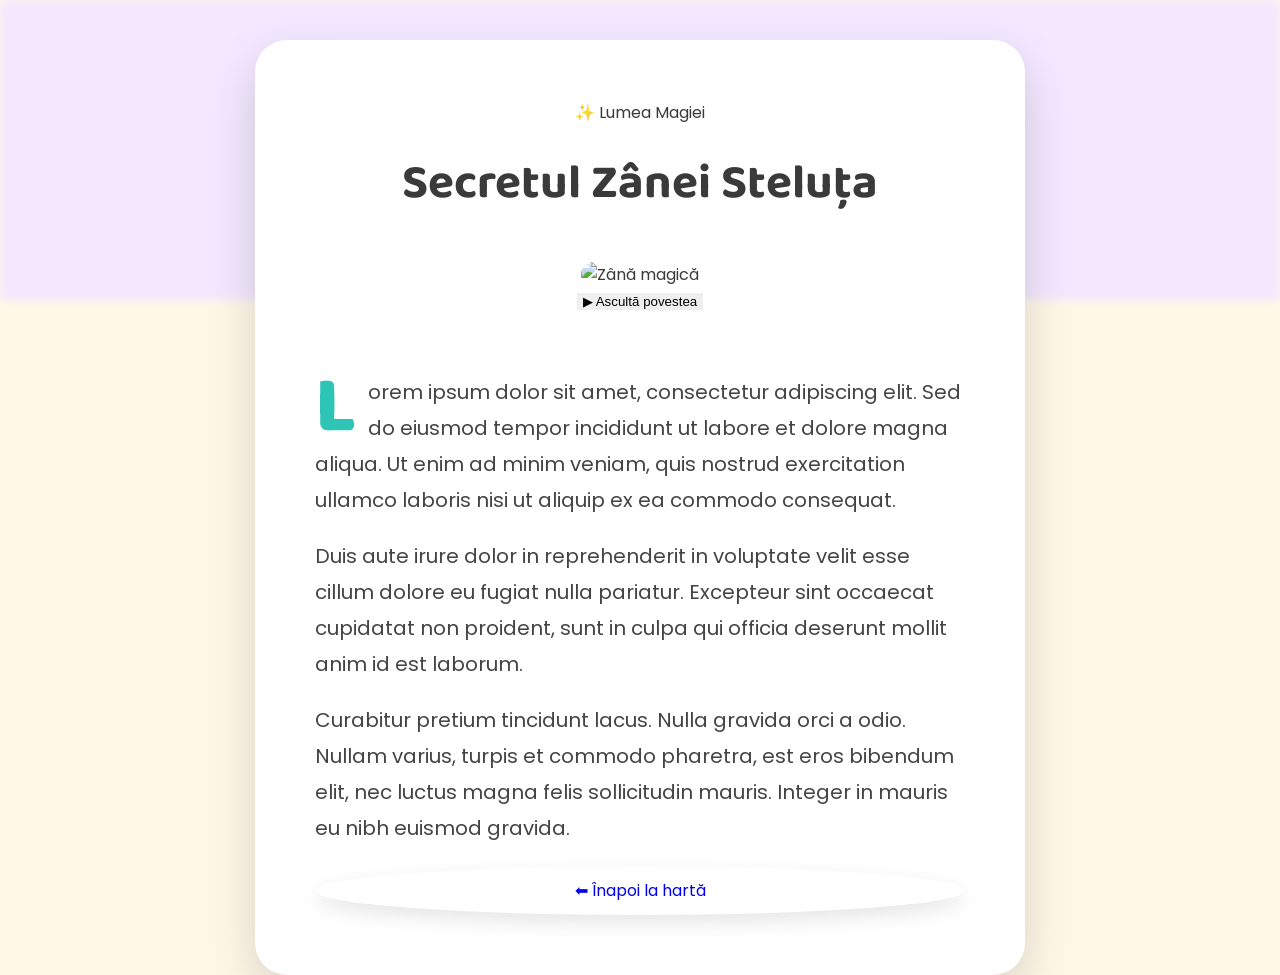
==== commit 5b7a9c33: "Rezolvat erori pagina povesti" ====
--- a/poveste-magie.html
+++ b/poveste-magie.html
@@ -1,4 +1,3 @@
-<<<<<<< HEAD
 <!doctype html>
 <html lang="ro">
   <head>
@@ -82,88 +81,3 @@
     </script>
   </body>
 </html>
-=======
-<!doctype html>
-<html lang="ro">
-  <head>
-    <meta charset="UTF-8" />
-    <meta name="viewport" content="width=device-width, initial-scale=1.0" />
-    <title>Lumea Magiei | Aventurica</title>
-    <link
-      href="https://fonts.googleapis.com/css2?family=Baloo+2:wght@600;800&family=Poppins:wght@400;500;600&display=swap"
-      rel="stylesheet"
-    />
-    <link rel="stylesheet" href="style.css" />
-  </head>
-  <body>
-    <div class="story-hero" style="background-color: #f3e8ff"></div>
-    <main class="container">
-      <article class="story-card">
-        <header class="story-header">
-          <span class="category-badge">✨ Lumea Magiei</span>
-          <h1>Secretul Zânei Steluța</h1>
-          <div class="story-main-img">
-            <img src="zana-magica.png" alt="Zână magică" />
-          </div>
-          <button class="audio-player-sticky" id="audioBtn">
-            <span class="play-icon" id="audioIcon">▶</span>
-            <span class="player-label">Ascultă povestea</span>
-          </button>
-        </header>
-
-        <section class="story-content">
-          <p>
-            <span class="drop-cap">L</span>orem ipsum dolor sit amet,
-            consectetur adipiscing elit. Sed do eiusmod tempor incididunt ut
-            labore et dolore magna aliqua. Ut enim ad minim veniam, quis nostrud
-            exercitation ullamco laboris nisi ut aliquip ex ea commodo
-            consequat.
-          </p>
-
-          <p>
-            Duis aute irure dolor in reprehenderit in voluptate velit esse
-            cillum dolore eu fugiat nulla pariatur. Excepteur sint occaecat
-            cupidatat non proident, sunt in culpa qui officia deserunt mollit
-            anim id est laborum.
-          </p>
-
-          <p>
-            Curabitur pretium tincidunt lacus. Nulla gravida orci a odio. Nullam
-            varius, turpis et commodo pharetra, est eros bibendum elit, nec
-            luctus magna felis sollicitudin mauris. Integer in mauris eu nibh
-            euismod gravida.
-          </p>
-        </section>
-
-        <footer class="story-footer">
-          <div class="story-nav-buttons">
-            <a href="index.html" class="btn btn-secondary">⬅ Înapoi la hartă</a>
-          </div>
-        </footer>
-      </article>
-    </main>
-    <script>
-      const audioBtn = document.getElementById('audioBtn');
-      const audioIcon = document.getElementById('audioIcon');
-      let isPlaying = false;
-
-      audioBtn.addEventListener('click', () => {
-        isPlaying = !isPlaying;
-
-        // Schimbăm iconița
-        if (isPlaying) {
-          audioIcon.textContent = '⏸'; // Simbol pauză
-          audioBtn.querySelector('.player-label').textContent = 'Se redă...';
-        } else {
-          audioIcon.textContent = '▶'; // Simbol play
-          audioBtn.querySelector('.player-label').textContent =
-            'Ascultă povestea';
-        }
-
-        // Aici va veni logica reală de audio mai târziu
-        console.log(isPlaying ? 'Se cântă audio' : 'Audio oprit');
-      });
-    </script>
-  </body>
-</html>
->>>>>>> b2da8424b93220d28108db50cd778320bea63ff7
--- a/style.css
+++ b/style.css
@@ -1,4 +1,3 @@
-<<<<<<< HEAD
 /* =========================================
    1. Setări Globale & Variabile
    ========================================= */
@@ -651,657 +650,3 @@
   clip: rect(0, 0, 0, 0);
   border: 0;
 }
-=======
-/* =========================================
-   1. Setări Globale & Variabile
-   ========================================= */
-:root {
-  --bg-cream: #fff8e7;
-  --primary-yellow: #ffc83d;
-  --turcoaz: #2ec4b6;
-  --text-dark: #3a3a3a;
-  --white: #ffffff;
-  --radius-lg: 24px;
-  --radius-xl: 32px;
-  --shadow-soft: 0 8px 20px rgba(0, 0, 0, 0.1);
-  --container-width: 1280px;
-}
-
-* {
-  box-sizing: border-box;
-}
-
-body {
-  background-color: var(--bg-cream);
-  font-family: 'Poppins', sans-serif;
-  color: var(--text-dark);
-  margin: 0;
-  line-height: 1.6;
-  -webkit-font-smoothing: antialiased;
-  overflow-x: hidden;
-}
-
-img {
-  max-width: 100%;
-  height: auto;
-}
-
-/* =========================================
-   2. Componente Reutilizabile
-   ========================================= */
-.container {
-  max-width: var(--container-width);
-  margin: 0 auto;
-  padding: 0 20px;
-  display: flex;
-  flex-wrap: wrap;
-}
-
-.text-center {
-  text-align: center;
-}
-.text-white {
-  color: var(--white);
-}
-
-.btn-primary {
-  display: inline-block;
-  background: var(--primary-yellow);
-  padding: 18px 32px;
-  border-radius: var(--radius-lg);
-  text-decoration: none;
-  font-weight: 600;
-  color: var(--text-dark);
-  box-shadow: var(--shadow-soft);
-  transition: all 0.3s cubic-bezier(0.175, 0.885, 0.32, 1.275);
-}
-
-.btn-primary:hover {
-  transform: translateY(-5px) scale(1.05); /* Se ridică și se mărește puțin */
-  background-color: #ffdb70; /* O nuanță de galben mai aprinsă */
-  box-shadow: 0 12px 25px rgba(255, 200, 61, 0.4);
-}
-
-/* =========================================
-   3. Header & Navigație
-   ========================================= */
-.main-header {
-  width: 100%;
-  height: 100px;
-  background-color: var(--bg-cream);
-  display: flex;
-  align-items: center;
-  position: sticky;
-  top: 0;
-  z-index: 1000;
-  border-bottom: 2px dashed rgba(58, 58, 58, 0.1);
-}
-
-.header-flex {
-  display: flex;
-  justify-content: space-between;
-  align-items: center;
-  width: 100%;
-}
-
-.logo {
-  font-family: 'Baloo 2', cursive;
-  font-size: 32px;
-  font-weight: 800;
-  color: var(--text-dark);
-  text-decoration: none;
-  display: flex;
-  align-items: center;
-  gap: 10px;
-}
-
-.nav-list {
-  display: flex;
-  list-style: none;
-  gap: 40px;
-  margin: 0;
-  padding: 0;
-}
-
-.nav-link {
-  text-decoration: none;
-  color: var(--text-dark);
-  font-weight: 600;
-  font-size: 18px;
-  position: relative;
-  transition: color 0.3s ease;
-}
-
-.nav-link::after {
-  content: '';
-  position: absolute;
-  bottom: -5px;
-  left: 0;
-  width: 0;
-  height: 3px;
-  background: var(--primary-yellow);
-  border-radius: 10px;
-  transition: width 0.3s ease;
-}
-
-.nav-link:hover::after {
-  width: 100%;
-}
-.nav-link:hover {
-  color: var(--turcoaz);
-}
-
-.btn-secondary {
-  background: white;
-  padding: 12px;
-  border-radius: 50%;
-  box-shadow: var(--shadow-soft);
-  text-decoration: none;
-  display: flex;
-  align-items: center;
-  justify-content: center;
-}
-
-/* Meniu Mobil (Hamburger) */
-.mobile-menu-toggle {
-  display: none;
-  flex-direction: column;
-  gap: 6px;
-  background: none;
-  border: none;
-  cursor: pointer;
-  padding: 10px;
-}
-
-.mobile-menu-toggle .bar {
-  width: 30px;
-  height: 4px;
-  background-color: var(--text-dark);
-  border-radius: 10px;
-  transition: 0.3s;
-}
-
-@media (max-width: 768px) {
-  .mobile-menu-toggle {
-    display: flex;
-    z-index: 1001;
-  }
-
-  .main-nav {
-    position: fixed;
-    top: 0;
-    right: -100%;
-    width: 80%;
-    height: 100vh;
-    background-color: var(--bg-cream);
-    box-shadow: -5px 0 15px rgba(0, 0, 0, 0.1);
-    transition: 0.4s cubic-bezier(0.175, 0.885, 0.32, 1.275);
-    display: flex;
-    justify-content: center;
-    align-items: center;
-  }
-
-  .main-nav.active {
-    right: 0;
-  }
-  .nav-list {
-    flex-direction: column;
-    gap: 30px;
-  }
-  .nav-link {
-    font-size: 24px;
-  }
-
-  .mobile-menu-toggle.active .bar:nth-child(1) {
-    transform: translateY(10px) rotate(45deg);
-  }
-  .mobile-menu-toggle.active .bar:nth-child(2) {
-    opacity: 0;
-  }
-  .mobile-menu-toggle.active .bar:nth-child(3) {
-    transform: translateY(-10px) rotate(-45deg);
-  }
-}
-
-/* =========================================
-   4. Homepage - Hero Section
-   ========================================= */
-.hero {
-  min-height: 720px;
-  display: flex;
-  align-items: center;
-  padding: 60px 0;
-}
-
-.col-6 {
-  flex: 0 0 calc(50% - 12px);
-}
-
-.blob-bg {
-  width: 80%;
-  aspect-ratio: 1/1;
-  background: #e0f2f1;
-  border-radius: 60% 40% 30% 70% / 60% 30% 70% 40%;
-  display: flex;
-  justify-content: center;
-  align-items: center;
-  animation: morph 8s ease-in-out infinite;
-}
-
-@keyframes morph {
-  0% {
-    border-radius: 60% 40% 30% 70% / 60% 30% 70% 40%;
-  }
-  50% {
-    border-radius: 30% 60% 70% 40% / 50% 60% 30% 60%;
-  }
-  100% {
-    border-radius: 60% 40% 30% 70% / 60% 30% 70% 40%;
-  }
-}
-
-/* Update în style.css */
-
-.hero .container {
-  display: flex;
-  flex-direction: row;
-  align-items: center;
-  justify-content: space-between;
-  gap: 40px;
-  padding: 60px 0;
-}
-
-.hero-content {
-  flex: 1;
-  text-align: left;
-}
-
-.hero-content h1 {
-  font-family: 'Baloo 2', cursive;
-  font-size: 3.5rem;
-  line-height: 1.2;
-  margin-bottom: 20px;
-  color: var(--text-dark);
-}
-
-.hero-image {
-  flex: 1;
-  display: flex;
-  justify-content: center;
-}
-
-/* Media Query pentru Tablete și Telefoane */
-@media (max-width: 992px) {
-  .hero {
-    padding: 40px 0;
-    min-height: auto;
-  }
-
-  .hero .container {
-    flex-direction: column; /* Pune textul deasupra imaginii */
-    text-align: center;
-    padding: 40px 20px;
-  }
-
-  .col-6 {
-    flex: 0 0 100%; /* Ocupă toată lățimea pe mobil */
-  }
-
-  .hero-content {
-    text-align: center;
-    order: 1; /* Textul primul */
-  }
-
-  .hero-image {
-    order: 2; /* Imaginea a doua */
-    margin-top: 30px;
-  }
-
-  .hero-content h1 {
-    font-size: 2.5rem;
-  }
-}
-
-/* Animație pentru plutire */
-@keyframes float {
-  0% {
-    transform: translateY(0px);
-  }
-  50% {
-    transform: translateY(-20px);
-  }
-  100% {
-    transform: translateY(0px);
-  }
-}
-
-.hero-image img {
-  animation: float 4s ease-in-out infinite; /* Vulpița va pluti lin */
-  filter: drop-shadow(
-    0 10px 15px rgba(0, 0, 0, 0.1)
-  ); /* Adăugăm o umbră discretă sub ea */
-}
-
-/* Păstrăm și animația de morph pentru fundalul colorat */
-.blob-bg {
-  width: 80%;
-  aspect-ratio: 1/1;
-  background: #e0f2f1;
-  border-radius: 60% 40% 30% 70% / 60% 30% 70% 40%;
-  display: flex;
-  justify-content: center;
-  align-items: center;
-  animation: morph 8s ease-in-out infinite; /* Sursa 3: animația existentă */
-}
-
-/* =========================================
-   5. Homepage - Aventuri & Audio
-   ========================================= */
-.adventure-grid {
-  padding: 120px 0;
-}
-.cards-container {
-  display: flex;
-  justify-content: center;
-  gap: 24px;
-  margin-top: 60px;
-  flex-wrap: wrap;
-}
-
-.card {
-  flex: 0 0 280px;
-  height: 340px;
-  background: var(--white);
-  border-radius: var(--radius-lg);
-  padding: 24px;
-  box-shadow: var(--shadow-soft);
-  text-align: center;
-  transition: all 0.3s cubic-bezier(0.175, 0.885, 0.32, 1.275);
-}
-
-.card:hover {
-  transform: translateY(-10px) scale(1.05);
-  box-shadow: 0 15px 35px rgba(0, 0, 0, 0.15);
-}
-
-.audio-section {
-  width: 100%;
-  background-color: var(--turcoaz);
-  padding: 80px 0;
-  display: flex;
-  justify-content: center;
-}
-
-/* Culori specifice pentru categorii la hover */
-.card.category-animals:hover {
-  border-bottom: 5px solid #ffc83d;
-}
-.card.category-magic:hover {
-  border-bottom: 5px solid #a855f7;
-}
-.card.category-space:hover {
-  border-bottom: 5px solid #3b82f6;
-}
-
-.icon-badge {
-  font-size: 2rem;
-  background: #f0f0f0;
-  padding: 10px;
-  border-radius: 50%;
-  display: inline-block;
-  margin-bottom: 15px;
-}
-
-/* =========================================
-   6. Homepage - Activități
-   ========================================= */
-.activities-section {
-  position: relative;
-  padding: 120px 0;
-  overflow: hidden;
-}
-
-.blob-organic-bg {
-  position: absolute;
-  top: 50%;
-  left: 50%;
-  transform: translate(-50%, -50%);
-  width: 80%;
-  height: 70%;
-  background-color: #d4edda;
-  border-radius: 40% 60% 70% 30% / 40% 40% 60% 50%;
-  z-index: -1;
-  filter: blur(40px);
-  opacity: 0.6;
-}
-
-.islands-container {
-  display: flex;
-  justify-content: space-around;
-  align-items: flex-start;
-  flex-wrap: wrap;
-  gap: 40px;
-  margin-top: 60px;
-}
-
-.island-card {
-  flex: 0 1 260px;
-  display: flex;
-  flex-direction: column;
-  align-items: center;
-  text-align: center;
-  transition: transform 0.4s ease;
-}
-
-.island-card:hover {
-  transform: translateY(-15px);
-}
-
-.island-circle {
-  width: 260px;
-  height: 260px;
-  border-radius: 50%;
-  display: flex;
-  justify-content: center;
-  align-items: center;
-  box-shadow: var(--shadow-soft);
-  margin-bottom: 20px;
-  border: 8px solid var(--white);
-}
-
-.island-icon {
-  font-size: 80px;
-}
-.color-draw {
-  background-color: #ffedd5;
-}
-.color-games {
-  background-color: #e0e7ff;
-}
-.color-print {
-  background-color: #fce7f3;
-}
-
-/* =========================================
-   7. Pagina de Poveste
-   ========================================= */
-.story-page {
-  position: relative;
-  padding-bottom: 100px;
-}
-
-.story-hero {
-  height: 300px;
-  background-size: cover;
-  background-position: center;
-  filter: blur(4px);
-  position: absolute;
-  width: 100%;
-  z-index: -1;
-  top: 0;
-}
-
-.story-card {
-  background: var(--white);
-  max-width: 800px;
-  margin: 40px auto 0;
-  border-radius: var(--radius-xl);
-  padding: 60px;
-  box-shadow: 0 20px 50px rgba(0, 0, 0, 0.15);
-  display: flex;
-  flex-direction: column;
-}
-
-.story-header {
-  text-align: center;
-  margin-bottom: 40px;
-}
-.story-header h1 {
-  font-size: 48px;
-  font-family: 'Baloo 2', cursive;
-  margin: 20px 0;
-}
-.story-main-img img {
-  width: 100%;
-  border-radius: var(--radius-lg);
-  margin-top: 20px;
-}
-
-.story-content {
-  font-size: 20px;
-  line-height: 1.8;
-  color: #444;
-  max-width: 650px;
-  margin: 0 auto;
-}
-
-.drop-cap {
-  float: left;
-  font-family: 'Baloo 2', cursive;
-  font-size: 80px;
-  line-height: 60px;
-  padding-top: 4px;
-  padding-right: 12px;
-  color: var(--turcoaz);
-  font-weight: 800;
-}
-
-.audio-player-mini {
-  position: sticky;
-  top: 120px;
-  align-self: flex-end;
-  margin-right: -100px;
-  background: var(--primary-yellow);
-  padding: 10px 20px;
-  border-radius: 40px;
-  display: flex;
-  align-items: center;
-  gap: 10px;
-  box-shadow: var(--shadow-soft);
-  z-index: 10;
-}
-
-.audio-player-sticky {
-  transition: all 0.3s ease;
-  border: none;
-  cursor: pointer;
-}
-
-.audio-player-sticky:hover {
-  background-color: #ffdb70;
-  transform: scale(1.05);
-}
-
-/* =========================================
-   8. Footer
-   ========================================= */
-
-.main-footer {
-  background-color: #f3e5ab;
-  background-image: url('[data-uri]');
-  padding: 60px 0 30px;
-  margin-top: 80px;
-  border-top: 4px dashed #d2b48c;
-  color: var(--text-dark);
-  display: block; /* Suprascriem display flex general pentru a permite centrarea conținutului */
-  width: 100%;
-}
-
-.footer-content {
-  display: flex;
-  justify-content: space-between; /* Împinge logo-ul la stânga și nav-ul la dreapta */
-  align-items: flex-start;
-  flex-wrap: wrap; /* Permite elementelor să treacă pe rândul următor pe ecrane mici */
-  width: 100%;
-  text-align: left; /* Aliniem textul la stânga pentru partea stângă */
-}
-.footer-info-left {
-  display: flex;
-  flex-direction: column;
-  gap: 10px;
-}
-
-.footer-logo {
-  font-family: 'Baloo 2', cursive;
-  font-size: 36px;
-  display: flex;
-  align-items: center;
-  gap: 10px;
-}
-
-.footer-nav {
-  display: flex;
-  gap: 30px;
-  margin-top: 15px; /* Aliniere vizuală cu logo-ul */
-}
-
-.footer-nav a {
-  text-decoration: none;
-  color: var(--text-dark);
-  font-weight: 600;
-}
-.footer-bottom {
-  width: 100%; /* Ocupă toată lățimea pentru a se centra corect */
-  margin-top: 40px;
-  padding-top: 20px;
-  border-top: 1px solid rgba(0, 0, 0, 0.1);
-  text-align: center; /* Centrarea ultimei părți */
-  font-size: 14px;
-  opacity: 0.7;
-}
-
-/* Ajustare pentru ecrane mici (Mobile) */
-@media (max-width: 768px) {
-  .footer-content {
-    flex-direction: column;
-    align-items: center;
-    text-align: center;
-  }
-
-  .footer-nav {
-    justify-content: center;
-    margin-top: 20px;
-  }
-}
-
-@media (max-width: 480px) {
-  .footer-nav {
-    flex-direction: column;
-    gap: 15px;
-  }
-}
-
-/* =========================================
-   9. Utilități SEO & Mobile
-   ========================================= */
-.sr-only {
-  position: absolute;
-  width: 1px;
-  height: 1px;
-  padding: 0;
-  margin: -1px;
-  overflow: hidden;
-  clip: rect(0, 0, 0, 0);
-  border: 0;
-}
->>>>>>> b2da8424b93220d28108db50cd778320bea63ff7
